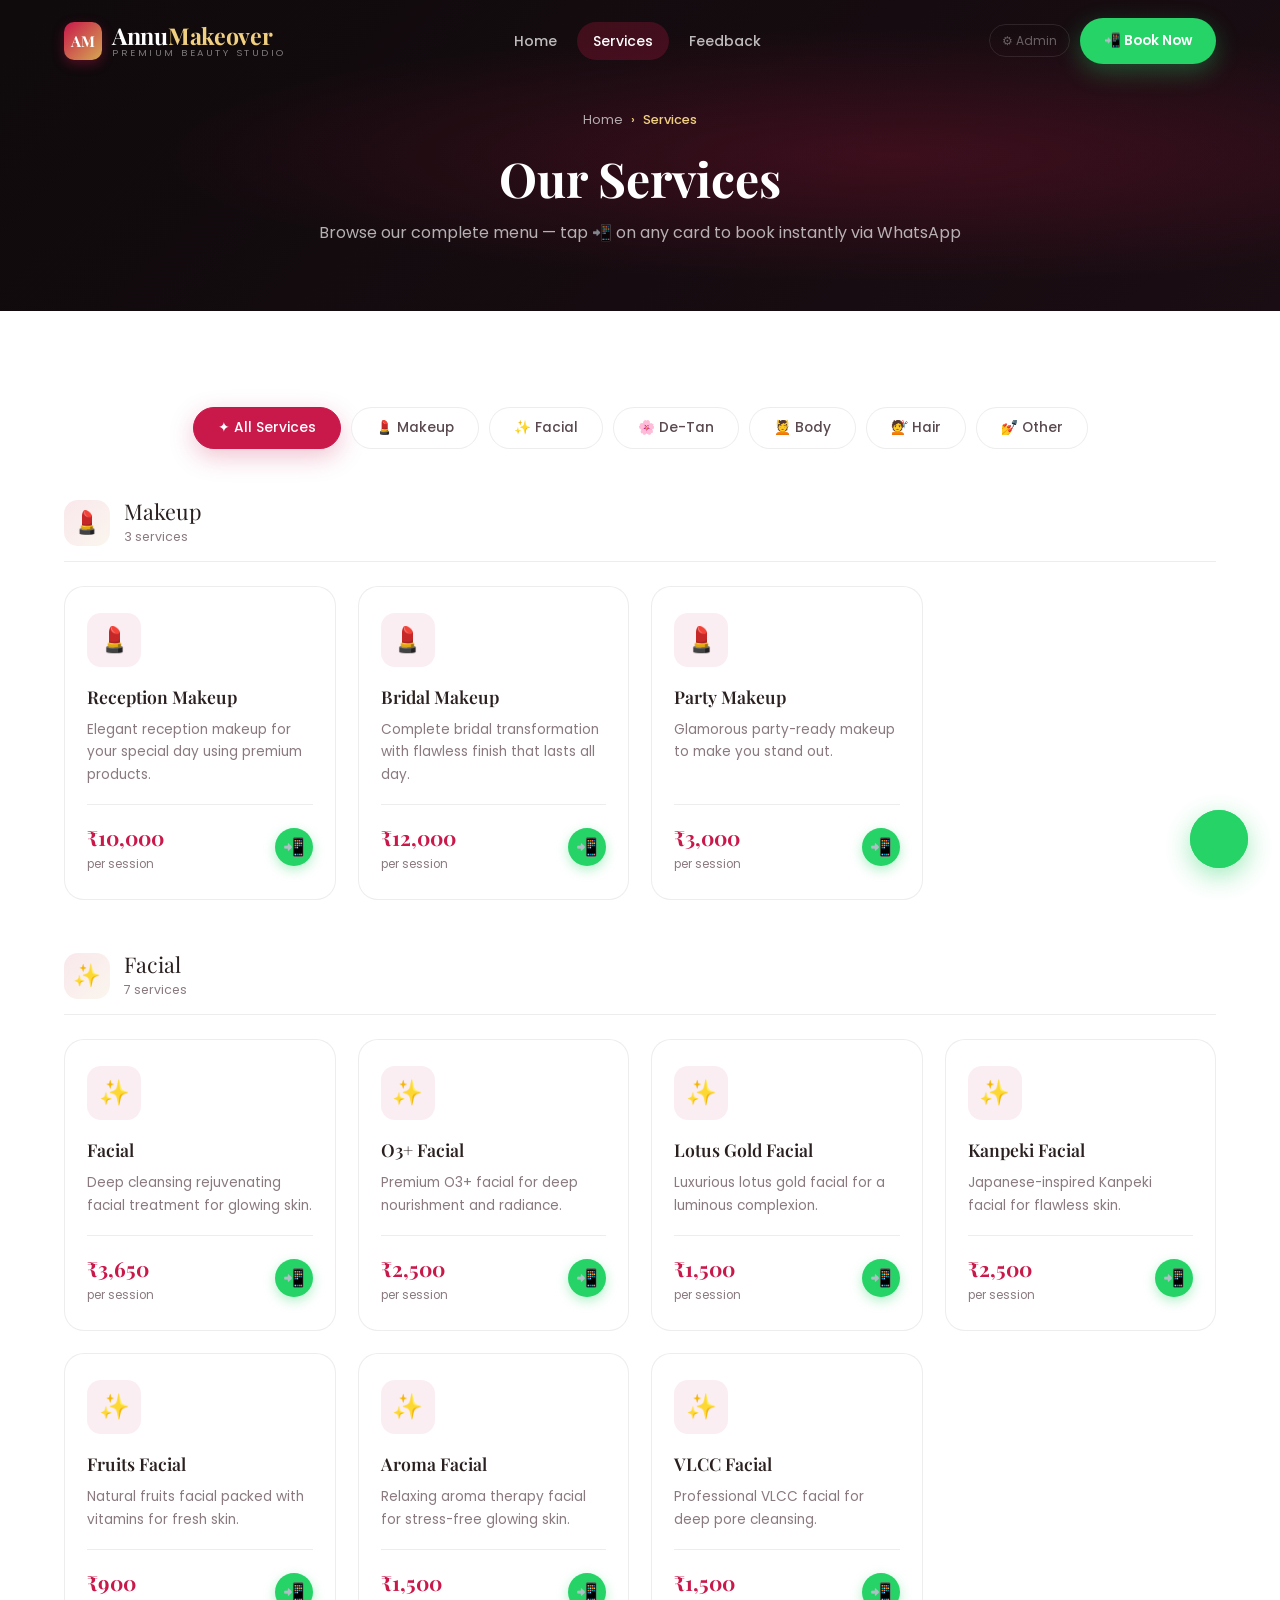
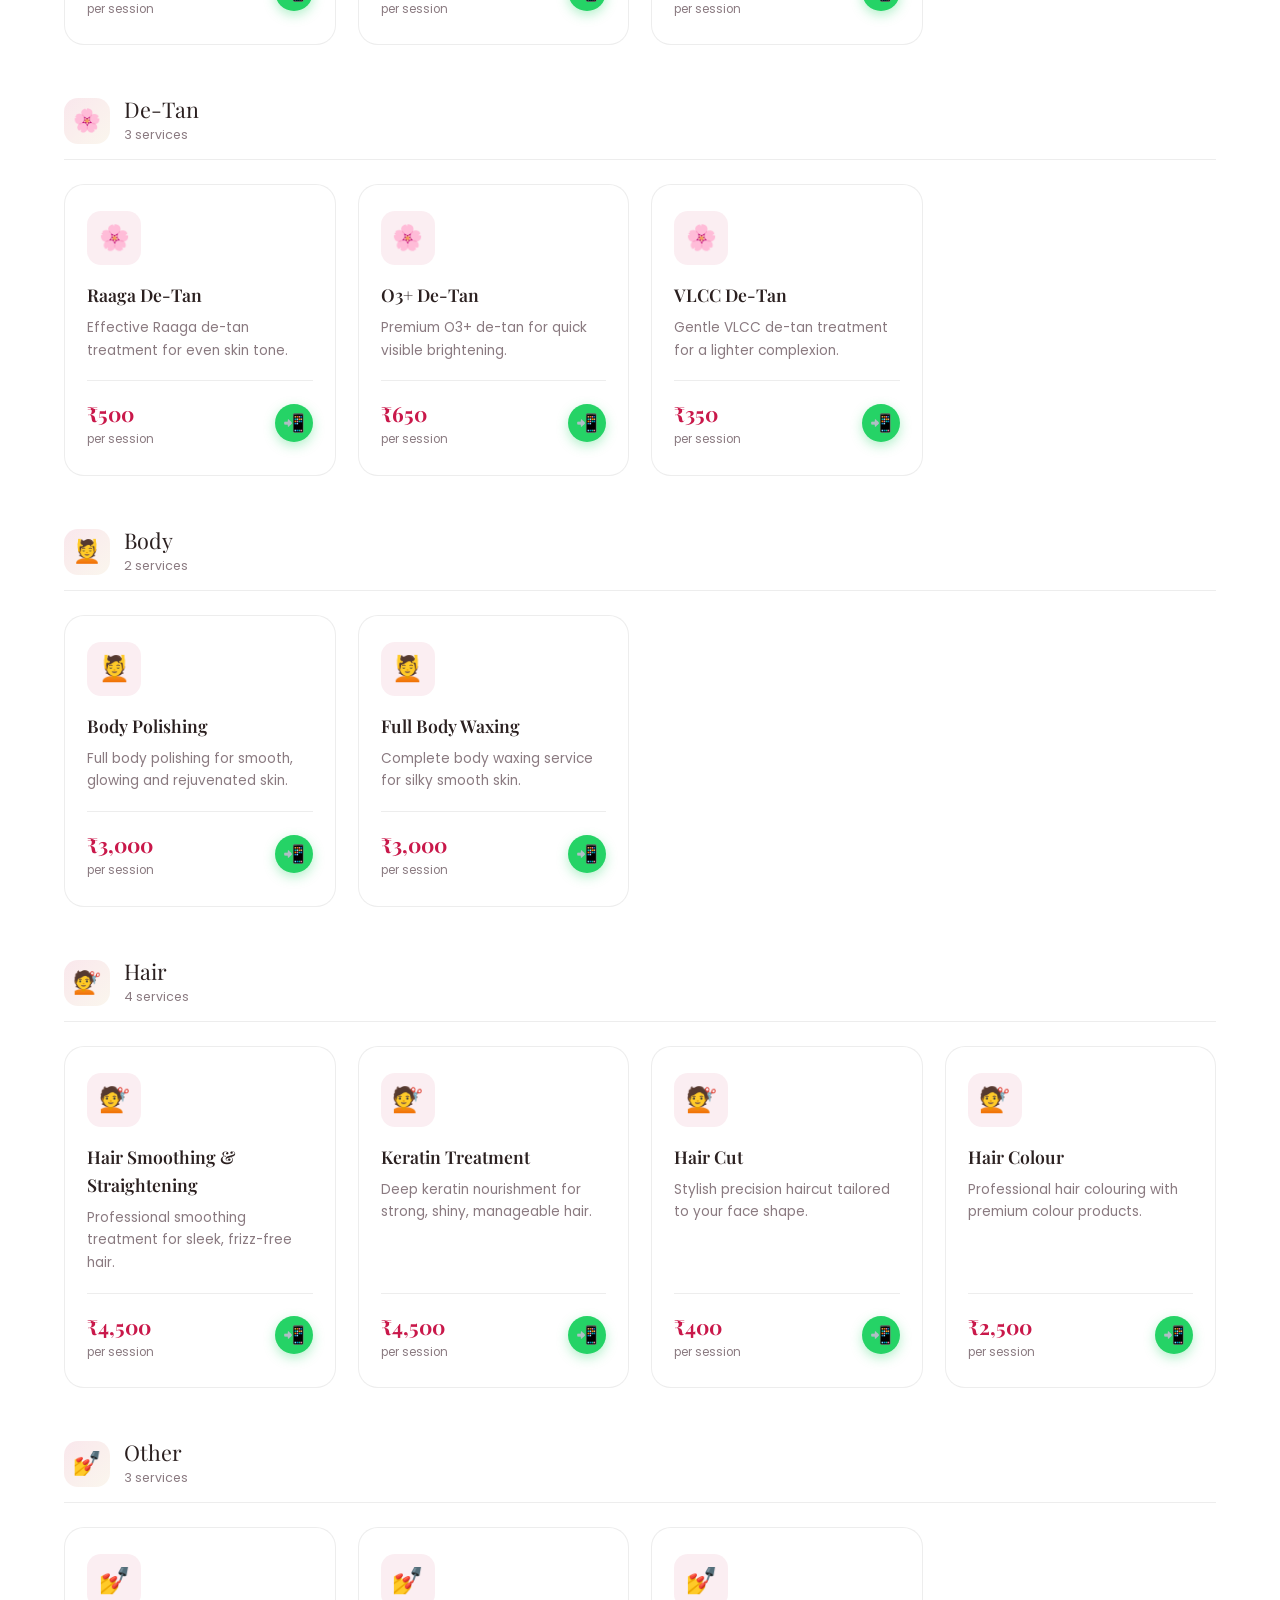
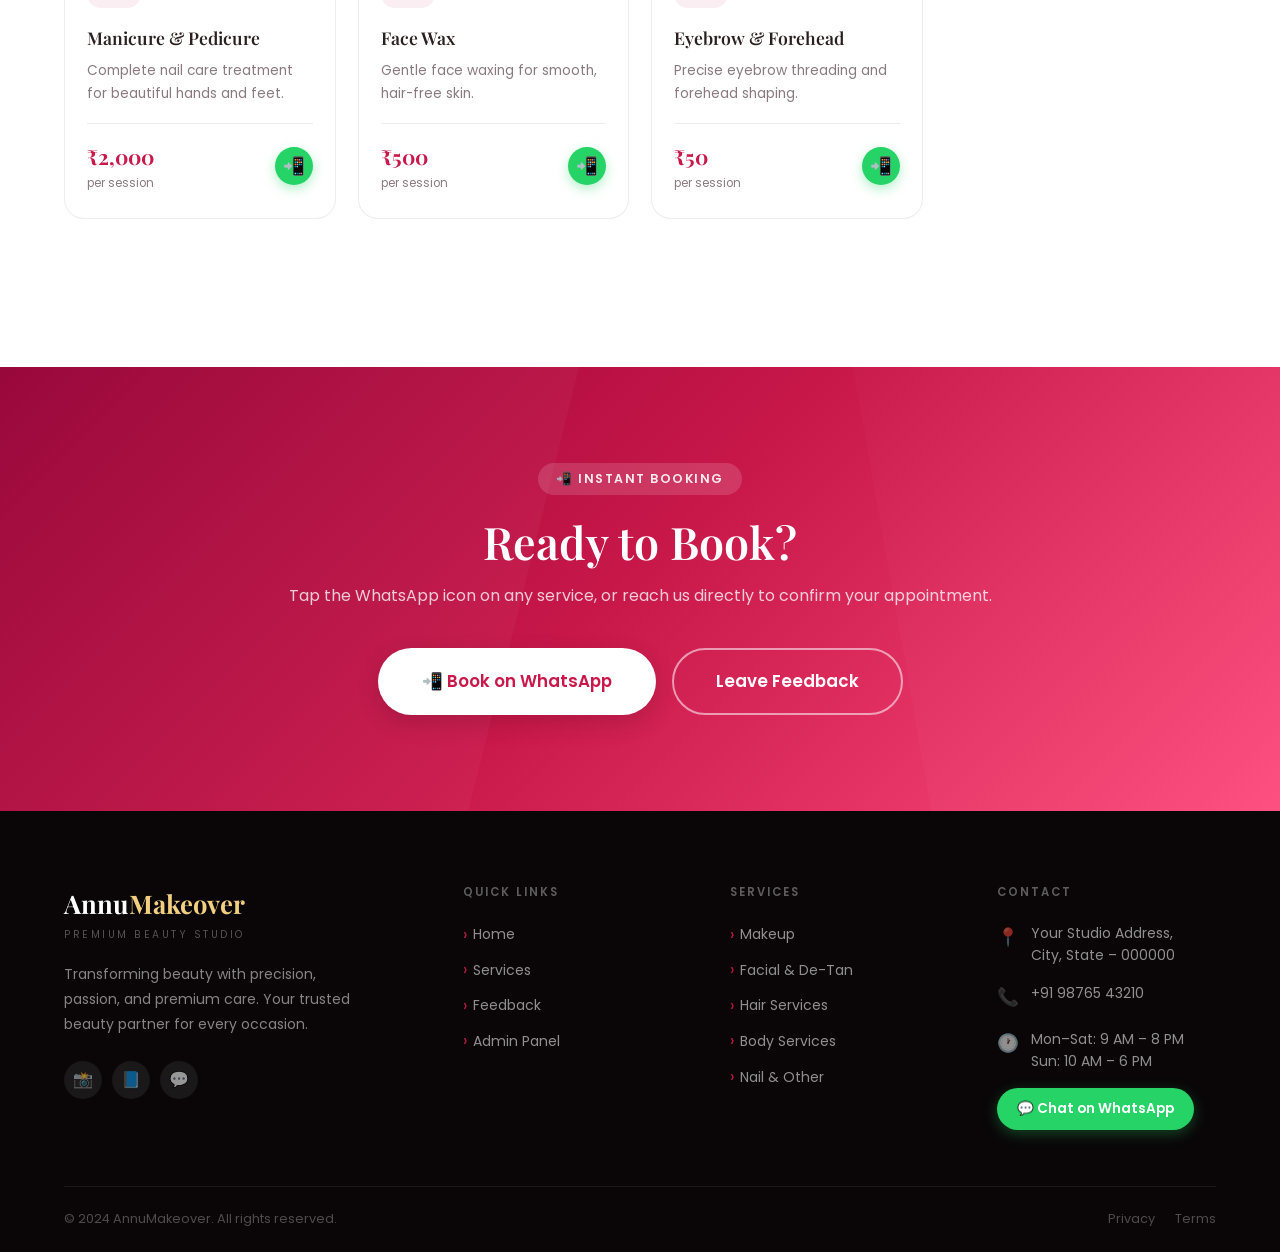
==== customer-services.html @ 5cdbc543 "initial commit" ====
<!DOCTYPE html>
<html lang="en">
<head>
  <meta charset="UTF-8">
  <meta name="viewport" content="width=device-width, initial-scale=1.0">
  <title>Services – AnnuMakeover</title>
  <meta name="description" content="Browse all AnnuMakeover beauty services. Tap WhatsApp to book any service instantly.">
  <link rel="icon" type="image/svg+xml" href="assets/icons/favicon.svg">
  <link rel="icon" href="data:image/svg+xml,<svg xmlns=%22http://www.w3.org/2000/svg%22 viewBox=%220 0 100 100%22><text y=%22.9em%22 font-size=%2290%22>💄</text></svg>">
  <link rel="stylesheet" href="css/style.css">
  <link rel="stylesheet" href="css/header.css">
  <link rel="stylesheet" href="css/footer.css">
</head>
<body>

<!-- ═══════════════ NAVBAR ═══════════════ -->
<nav class="navbar" id="navbar">
  <a href="index.html" class="navbar-brand">
    <div class="brand-logo-mark">AM</div>
    <div class="brand-text">
      <span class="brand-name">Annu<em>Makeover</em></span>
      <span class="brand-tagline">Premium Beauty Studio</span>
    </div>
  </a>
  <div class="navbar-menu">
    <a href="index.html" class="nav-link">Home</a>
    <a href="customer-services.html" class="nav-link active">Services</a>
    <a href="feedback.html" class="nav-link">Feedback</a>
  </div>
  <div class="navbar-cta">
    <a href="admin-login.html" class="nav-admin-link">⚙ Admin</a>
    <a href="https://wa.me/917352712794?text=Hi%20AnnuMakeover!%20I%27d%20like%20to%20book%20a%20service." class="btn btn-whatsapp btn-sm" target="_blank" rel="noopener">📲 Book Now</a>
  </div>
  <button class="hamburger" id="hamburger" aria-label="Open menu" aria-expanded="false">
    <span></span><span></span><span></span>
  </button>
</nav>

<!-- Mobile Menu -->
<div class="mobile-menu" id="mobileMenu" role="dialog" aria-modal="true" aria-label="Navigation">
  <a href="index.html" class="mobile-menu-brand">
    <div class="mobile-menu-logo-mark">AM</div>
    <span class="mobile-menu-brand-name">Annu<em>Makeover</em></span>
  </a>
  <a href="index.html" class="mobile-nav-link">Home</a>
  <a href="customer-services.html" class="mobile-nav-link active">Services</a>
  <a href="feedback.html" class="mobile-nav-link">Feedback</a>
  <div class="mobile-divider"></div>
  <a href="https://wa.me/917352712794?text=Hi%20AnnuMakeover!%20I%27d%20like%20to%20book%20a%20service." class="mobile-wa-btn" target="_blank" rel="noopener">📲 Book on WhatsApp</a>
  <a href="admin-login.html" class="mobile-admin-link">⚙ Admin Panel</a>
</div>

<!-- ═══════════════ PAGE HEADER ═══════════════ -->
<div class="page-header">
  <div class="container">
    <div class="page-header-content">
      <div class="breadcrumb">
        <a href="index.html">Home</a>
        <span class="breadcrumb-sep">›</span>
        <span>Services</span>
      </div>
      <h1>Our Services</h1>
      <p>Browse our complete menu — tap 📲 on any card to book instantly via WhatsApp</p>
    </div>
  </div>
</div>

<!-- ═══════════════ SERVICES ═══════════════ -->
<section class="section">
  <div class="container">

    <!-- Filter Bar -->
    <div class="filter-bar" id="filterBar" role="tablist" aria-label="Service categories">
      <button class="filter-btn active" data-cat="all" role="tab" aria-selected="true">✦ All Services</button>
      <button class="filter-btn" data-cat="makeup" role="tab" aria-selected="false">💄 Makeup</button>
      <button class="filter-btn" data-cat="facial" role="tab" aria-selected="false">✨ Facial</button>
      <button class="filter-btn" data-cat="detan"  role="tab" aria-selected="false">🌸 De-Tan</button>
      <button class="filter-btn" data-cat="body"   role="tab" aria-selected="false">💆 Body</button>
      <button class="filter-btn" data-cat="hair"   role="tab" aria-selected="false">💇 Hair</button>
      <button class="filter-btn" data-cat="other"  role="tab" aria-selected="false">💅 Other</button>
    </div>

    <!-- Services rendered by JS -->
    <div id="servicesContainer"></div>
  </div>
</section>

<!-- ═══════════════ CTA ═══════════════ -->
<section class="cta-section">
  <div class="container">
    <div class="cta-content">
      <div class="cta-badge">📲 Instant Booking</div>
      <h2 class="cta-title">Ready to Book?</h2>
      <p class="cta-subtitle">Tap the WhatsApp icon on any service, or reach us directly to confirm your appointment.</p>
      <div class="cta-actions">
        <a href="https://wa.me/917352712794?text=Hi%20AnnuMakeover!%20I%27d%20like%20to%20book%20a%20service." class="btn btn-white btn-lg" target="_blank" rel="noopener">📲 Book on WhatsApp</a>
        <a href="feedback.html" class="btn btn-outline-white btn-lg">Leave Feedback</a>
      </div>
    </div>
  </div>
</section>

<!-- ═══════════════ FOOTER ═══════════════ -->
<footer class="footer">
  <div class="container">
    <div class="footer-grid">
      <div>
        <div class="footer-brand-name">Annu<em>Makeover</em></div>
        <div class="footer-brand-tag">Premium Beauty Studio</div>
        <p class="footer-desc">Transforming beauty with precision, passion, and premium care. Your trusted beauty partner for every occasion.</p>
        <div class="footer-socials">
          <a href="#" class="social-btn" aria-label="Instagram">📸</a>
          <a href="#" class="social-btn" aria-label="Facebook">📘</a>
          <a href="https://wa.me/917352712794" class="social-btn" aria-label="WhatsApp" target="_blank" rel="noopener">💬</a>
        </div>
      </div>
      <div>
        <div class="footer-col-title">Quick Links</div>
        <div class="footer-links">
          <a href="index.html" class="footer-link">Home</a>
          <a href="customer-services.html" class="footer-link">Services</a>
          <a href="feedback.html" class="footer-link">Feedback</a>
          <a href="admin-login.html" class="footer-link">Admin Panel</a>
        </div>
      </div>
      <div>
        <div class="footer-col-title">Services</div>
        <div class="footer-links">
          <a href="customer-services.html?cat=makeup" class="footer-link">Makeup</a>
          <a href="customer-services.html?cat=facial" class="footer-link">Facial &amp; De-Tan</a>
          <a href="customer-services.html?cat=hair" class="footer-link">Hair Services</a>
          <a href="customer-services.html?cat=body" class="footer-link">Body Services</a>
          <a href="customer-services.html?cat=other" class="footer-link">Nail &amp; Other</a>
        </div>
      </div>
      <div>
        <div class="footer-col-title">Contact</div>
        <div class="footer-contact-item">
          <span class="footer-contact-icon">📍</span>
          <span>Your Studio Address,<br>City, State – 000000</span>
        </div>
        <div class="footer-contact-item">
          <span class="footer-contact-icon">📞</span>
          <a href="tel:+917352712794">+91 98765 43210</a>
        </div>
        <div class="footer-contact-item">
          <span class="footer-contact-icon">🕐</span>
          <span>Mon–Sat: 9 AM – 8 PM<br>Sun: 10 AM – 6 PM</span>
        </div>
        <a href="https://wa.me/917352712794" class="footer-wa-btn" target="_blank" rel="noopener">💬 Chat on WhatsApp</a>
      </div>
    </div>
    <div class="footer-bottom">
      <span>© 2024 AnnuMakeover. All rights reserved.</span>
      <div class="footer-bottom-links"><a href="#">Privacy</a><a href="#">Terms</a></div>
    </div>
  </div>
</footer>

<!-- WhatsApp FAB -->
<a href="https://wa.me/917352712794" class="whatsapp-fab" target="_blank" rel="noopener" aria-label="Chat on WhatsApp">💬</a>
<div class="toast-container" aria-live="polite"></div>

<script src="https://code.jquery.com/jquery-3.6.0.min.js"></script>
<script src="js/data.js"></script>
<script src="js/nav.js"></script>
<script src="js/script.js"></script>
<script>
/* ── Render all services from localStorage ── */
document.addEventListener('DOMContentLoaded', function () {
  renderAllServices();

  /* Pre-select category from URL param */
  var cat = new URLSearchParams(location.search).get('cat');
  if (cat) {
    var btn = document.querySelector('.filter-btn[data-cat="' + cat + '"]');
    if (btn) btn.click();
  }
});

function renderAllServices() {
  var services = AM.getServices().filter(function (s) { return s.active; });
  var container = document.getElementById('servicesContainer');
  if (!container) return;

  var catOrder = ['makeup', 'facial', 'detan', 'body', 'hair', 'other'];
  var html = '';

  catOrder.forEach(function (catKey) {
    var catSvcs = services.filter(function (s) { return s.category === catKey; });
    if (!catSvcs.length) return;
    var cat = AM.CATEGORIES[catKey] || { label: catKey, icon: '✨' };

    html += '<div class="cat-section" id="' + catKey + '" data-cat="' + catKey + '" style="margin-bottom:52px">' +
      '<div style="display:flex;align-items:center;gap:14px;margin-bottom:24px;padding-bottom:14px;border-bottom:1px solid var(--border-light)">' +
        '<div style="width:46px;height:46px;background:linear-gradient(135deg,rgba(201,24,74,0.1),rgba(212,168,83,0.1));border-radius:var(--r);display:flex;align-items:center;justify-content:center;font-size:1.4rem;flex-shrink:0">' + cat.icon + '</div>' +
        '<div>' +
          '<div style="font-family:var(--font-heading);font-size:1.35rem;color:var(--text);line-height:1.2">' + cat.label + '</div>' +
          '<div style="font-size:0.78rem;color:var(--text-light);margin-top:2px">' + catSvcs.length + ' service' + (catSvcs.length > 1 ? 's' : '') + '</div>' +
        '</div>' +
      '</div>' +
      '<div class="services-grid">';

    catSvcs.forEach(function (s) {
      html += '<div class="service-card fade-up" data-cat="' + catKey + '">' +
          '<div class="service-icon">' + cat.icon + '</div>' +
          '<div class="service-name">' + esc(s.name) + '</div>' +
          '<p class="service-desc">' + esc(s.description) + '</p>' +
          '<div class="service-footer">' +
            '<div class="service-price">₹' + Number(s.price).toLocaleString('en-IN') + '<small>per session</small></div>' +
            '<a href="' + AM.waLink(s.name, s.price) + '" class="btn-book" target="_blank" rel="noopener" title="Book ' + esc(s.name) + ' on WhatsApp" aria-label="Book via WhatsApp">📲</a>' +
          '</div>' +
        '</div>';
    });
    html += '</div></div>';
  });

  container.innerHTML = html;

  /* Trigger fade-up observer for dynamically inserted cards */
  var io = new IntersectionObserver(function (entries) {
    entries.forEach(function (e) { if (e.isIntersecting) { e.target.classList.add('visible'); io.unobserve(e.target); } });
  }, { threshold: 0.08 });
  container.querySelectorAll('.fade-up').forEach(function (el) { io.observe(el); });
}

function esc(str) {
  return String(str || '').replace(/&/g,'&amp;').replace(/</g,'&lt;').replace(/>/g,'&gt;').replace(/"/g,'&quot;');
}
</script>
</body>
</html>
---- css/style.css ----
/* AnnuMakeover – Premium Beauty Studio */
@import url('https://fonts.googleapis.com/css2?family=Playfair+Display:ital,wght@0,400;0,600;0,700;1,400&family=Poppins:wght@300;400;500;600;700&display=swap');

:root {
  --primary:       #c9184a;
  --primary-dark:  #960035;
  --primary-light: #f24e78;
  --gold:          #d4a853;
  --gold-light:    #f0d080;
  --cream:         #fdf6f0;
  --cream-dark:    #f5ebe0;
  --white:         #ffffff;
  --dark:          #0f0a0c;
  --dark-2:        #1a0d13;
  --text:          #2b2020;
  --text-mid:      #5a4a50;
  --text-light:    #8a7a80;
  --border:        rgba(201,24,74,0.10);
  --border-light:  rgba(0,0,0,0.07);
  --shadow-xs: 0 1px 4px rgba(0,0,0,0.05);
  --shadow-sm: 0 4px 14px rgba(0,0,0,0.07);
  --shadow-md: 0 8px 28px rgba(0,0,0,0.10);
  --shadow-lg: 0 16px 48px rgba(0,0,0,0.14);
  --shadow-xl: 0 24px 64px rgba(0,0,0,0.18);
  --shadow-pk: 0 8px 24px rgba(201,24,74,0.25);
  --r-sm:   8px;
  --r:      14px;
  --r-lg:   20px;
  --r-xl:   28px;
  --r-full: 9999px;
  --ease: cubic-bezier(0.4, 0, 0.2, 1);
  --t:  all 0.3s var(--ease);
  --ts: all 0.5s var(--ease);
  --section-py: 96px;
  --font-body:    'Poppins', sans-serif;
  --font-heading: 'Playfair Display', serif;
}

*, *::before, *::after { box-sizing: border-box; margin: 0; padding: 0; }
html { scroll-behavior: smooth; -webkit-font-smoothing: antialiased; }
body { font-family: var(--font-body); color: var(--text); background: var(--white); line-height: 1.6; overflow-x: hidden; }
img { max-width: 100%; display: block; }
a { text-decoration: none; color: inherit; }
ul { list-style: none; }
button { font-family: var(--font-body); cursor: pointer; border: none; }

h1, h2, h3, h4 { font-family: var(--font-heading); line-height: 1.2; }
h1 { font-size: clamp(2.2rem, 6vw, 4.2rem); font-weight: 700; }
h2 { font-size: clamp(1.7rem, 4vw, 2.8rem); font-weight: 600; }
h3 { font-size: clamp(1.1rem, 2.5vw, 1.5rem); font-weight: 500; }

.container { width: 90%; max-width: 1200px; margin: 0 auto; }
.section     { padding: var(--section-py) 0; }
.section-alt  { background: var(--cream); }
.section-dark { background: var(--dark); color: var(--white); }
.text-center  { text-align: center; }

/* Section Header */
.section-header { text-align: center; max-width: 640px; margin: 0 auto 60px; }
.section-badge {
  display: inline-block; padding: 6px 18px;
  background: rgba(201,24,74,0.08); color: var(--primary);
  border-radius: var(--r-full); font-size: 0.78rem; font-weight: 600;
  letter-spacing: 1.8px; text-transform: uppercase; margin-bottom: 14px;
}
.section-title { color: var(--text); margin-bottom: 14px; }
.section-subtitle { color: var(--text-mid); font-size: 1rem; line-height: 1.75; }
.gradient-text {
  background: linear-gradient(135deg, var(--primary), var(--gold));
  -webkit-background-clip: text; -webkit-text-fill-color: transparent; background-clip: text;
}

/* Buttons */
.btn {
  display: inline-flex; align-items: center; gap: 8px; padding: 14px 32px;
  border-radius: var(--r-full); font-size: 0.93rem; font-weight: 600;
  cursor: pointer; border: 2px solid transparent; transition: var(--t);
  text-decoration: none; outline: none; white-space: nowrap;
}
.btn-primary  { background: var(--primary); color: #fff; box-shadow: var(--shadow-pk); }
.btn-primary:hover  { background: var(--primary-dark); transform: translateY(-2px); box-shadow: 0 12px 32px rgba(201,24,74,0.38); }
.btn-outline  { border-color: var(--primary); color: var(--primary); background: transparent; }
.btn-outline:hover  { background: var(--primary); color: #fff; transform: translateY(-2px); }
.btn-whatsapp { background: #25D366; color: #fff; box-shadow: 0 8px 24px rgba(37,211,102,0.32); }
.btn-whatsapp:hover { background: #1da851; transform: translateY(-2px); box-shadow: 0 12px 32px rgba(37,211,102,0.45); }
.btn-gold { background: linear-gradient(135deg, var(--gold), #e8c97a); color: var(--dark); box-shadow: 0 8px 24px rgba(212,168,83,0.35); }
.btn-gold:hover { transform: translateY(-2px); box-shadow: 0 12px 32px rgba(212,168,83,0.48); }
.btn-white  { background: #fff; color: var(--primary); box-shadow: 0 8px 24px rgba(0,0,0,0.14); }
.btn-white:hover  { transform: translateY(-2px); box-shadow: 0 12px 32px rgba(0,0,0,0.22); }
.btn-outline-white { border: 2px solid rgba(255,255,255,0.55); color: #fff; background: transparent; }
.btn-outline-white:hover { background: rgba(255,255,255,0.14); border-color: #fff; transform: translateY(-2px); }
.btn-sm { padding: 10px 22px; font-size: 0.85rem; }
.btn-lg { padding: 18px 42px; font-size: 1.05rem; }

/* Hero */
.hero { position: relative; min-height: 100vh; display: flex; align-items: center; overflow: hidden; }
.hero-bg {
  position: absolute; inset: 0;
  background-image: url('../assets/images/hero.jpg');
  background-size: cover; background-position: center top;
  transform: scale(1.06); transition: transform 9s ease-out; will-change: transform;
}
.hero-bg.loaded { transform: scale(1); }
.hero-overlay {
  position: absolute; inset: 0;
  background: linear-gradient(135deg, rgba(15,10,12,0.88) 0%, rgba(150,0,53,0.60) 55%, rgba(212,168,83,0.18) 100%);
}
.hero-content { position: relative; z-index: 2; padding: 90px 0 80px; }
.hero-badge {
  display: inline-flex; align-items: center; gap: 8px; padding: 8px 20px;
  background: rgba(255,255,255,0.10); backdrop-filter: blur(10px);
  border: 1px solid rgba(255,255,255,0.18); border-radius: var(--r-full);
  color: var(--gold-light); font-size: 0.78rem; font-weight: 500;
  letter-spacing: 2px; text-transform: uppercase; margin-bottom: 28px;
}
.hero-badge-dot { width: 6px; height: 6px; background: var(--gold-light); border-radius: 50%; animation: blink 1.8s ease-in-out infinite; }
@keyframes blink { 0%,100%{opacity:1} 50%{opacity:0.3} }
.hero-title { color: #fff; margin-bottom: 20px; text-shadow: 0 2px 24px rgba(0,0,0,0.3); }
.hero-title em { font-style: normal; color: var(--gold-light); }
.hero-subtitle { color: rgba(255,255,255,0.8); font-size: 1.05rem; margin-bottom: 40px; max-width: 480px; line-height: 1.8; }
.hero-cta { display: flex; gap: 16px; flex-wrap: wrap; }
.hero-scroll {
  position: absolute; bottom: 36px; left: 50%; transform: translateX(-50%);
  z-index: 2; display: flex; flex-direction: column; align-items: center; gap: 10px;
  color: rgba(255,255,255,0.5); font-size: 0.7rem; letter-spacing: 2.5px;
  text-transform: uppercase; animation: scrollBounce 2.2s infinite;
}
.hero-scroll-line { width: 1px; height: 44px; background: linear-gradient(to bottom, rgba(255,255,255,0.55), transparent); }
@keyframes scrollBounce { 0%,100%{transform:translateX(-50%) translateY(0)} 50%{transform:translateX(-50%) translateY(8px)} }

/* Stats Bar */
.stats-bar {
  background: var(--white); box-shadow: var(--shadow-xl); border-radius: var(--r-xl);
  margin: -48px auto 0; position: relative; z-index: 10;
  width: 90%; max-width: 1100px; display: grid; grid-template-columns: repeat(4, 1fr);
}
.stat-item { padding: 36px 24px; text-align: center; border-right: 1px solid var(--border-light); }
.stat-item:last-child { border-right: none; }
.stat-number { font-family: var(--font-heading); font-size: 2.6rem; font-weight: 700; color: var(--primary); line-height: 1; margin-bottom: 6px; }
.stat-label { font-size: 0.8rem; color: var(--text-light); font-weight: 500; letter-spacing: 0.5px; }

/* Category Showcase */
.cat-grid { display: grid; grid-template-columns: repeat(2, 1fr); gap: 24px; }
.cat-card { position: relative; border-radius: var(--r-xl); overflow: hidden; aspect-ratio: 4/3; cursor: pointer; }
.cat-card img { width: 100%; height: 100%; object-fit: cover; transition: transform 0.7s var(--ease); }
.cat-card:hover img { transform: scale(1.06); }
.cat-card-overlay {
  position: absolute; inset: 0;
  background: linear-gradient(to top, rgba(15,10,12,0.82) 0%, rgba(15,10,12,0.1) 60%);
  display: flex; flex-direction: column; justify-content: flex-end; padding: 28px;
}
.cat-card-icon { font-size: 2rem; margin-bottom: 8px; }
.cat-card-name { font-family: var(--font-heading); font-size: 1.5rem; color: #fff; margin-bottom: 4px; }
.cat-card-count { font-size: 0.82rem; color: rgba(255,255,255,0.65); margin-bottom: 14px; }
.cat-card-link { display: inline-flex; align-items: center; gap: 6px; color: var(--gold-light); font-size: 0.82rem; font-weight: 600; letter-spacing: 0.5px; transition: var(--t); }
.cat-card-link::after { content: '→'; transition: var(--t); }
.cat-card:hover .cat-card-link::after { transform: translateX(5px); }

/* Service Cards */
.services-grid { display: grid; grid-template-columns: repeat(auto-fill, minmax(270px, 1fr)); gap: 22px; }
.service-card {
  background: var(--white); border-radius: var(--r-lg); padding: 26px 22px;
  border: 1px solid var(--border-light); transition: var(--t);
  position: relative; overflow: hidden; display: flex; flex-direction: column;
}
.service-card::before {
  content: ''; position: absolute; top: 0; left: 0; right: 0; height: 3px;
  background: linear-gradient(90deg, var(--primary), var(--gold));
  transform: scaleX(0); transform-origin: left; transition: transform 0.4s var(--ease);
}
.service-card:hover { transform: translateY(-6px); box-shadow: var(--shadow-lg); border-color: rgba(201,24,74,0.14); }
.service-card:hover::before { transform: scaleX(1); }
.service-icon {
  width: 54px; height: 54px; background: rgba(201,24,74,0.07); border-radius: var(--r);
  display: flex; align-items: center; justify-content: center; font-size: 1.55rem;
  margin-bottom: 16px; transition: var(--t);
}
.service-card:hover .service-icon { background: rgba(201,24,74,0.14); transform: scale(1.06); }
.service-name { font-family: var(--font-heading); font-size: 1.1rem; font-weight: 600; color: var(--text); margin-bottom: 8px; }
.service-desc { font-size: 0.855rem; color: var(--text-light); flex: 1; margin-bottom: 18px; line-height: 1.65; }
.service-footer { display: flex; align-items: center; justify-content: space-between; margin-top: auto; padding-top: 16px; border-top: 1px solid var(--border-light); }
.service-price { font-family: var(--font-heading); font-size: 1.3rem; font-weight: 700; color: var(--primary); }
.service-price small { font-size: 0.72rem; font-family: var(--font-body); color: var(--text-light); font-weight: 400; display: block; }
.btn-book {
  width: 38px; height: 38px; background: #25D366; border-radius: var(--r-full);
  display: flex; align-items: center; justify-content: center; color: #fff;
  font-size: 1.1rem; transition: var(--t); box-shadow: 0 4px 12px rgba(37,211,102,0.35); text-decoration: none;
}
.btn-book:hover { transform: scale(1.12); box-shadow: 0 6px 22px rgba(37,211,102,0.52); }

/* Filter Bar */
.filter-bar { display: flex; gap: 10px; flex-wrap: wrap; justify-content: center; margin-bottom: 50px; }
.filter-btn {
  padding: 10px 24px; border-radius: var(--r-full); border: 1.5px solid var(--border-light);
  background: var(--white); color: var(--text-mid); font-size: 0.86rem; font-weight: 500;
  cursor: pointer; transition: var(--t); display: flex; align-items: center; gap: 6px;
}
.filter-btn:hover, .filter-btn.active { background: var(--primary); color: #fff; border-color: var(--primary); box-shadow: var(--shadow-pk); }

/* Features */
.features-grid { display: grid; grid-template-columns: repeat(auto-fit, minmax(210px, 1fr)); gap: 26px; }
.feature-card { text-align: center; padding: 40px 26px; background: var(--white); border-radius: var(--r-lg); box-shadow: var(--shadow-sm); border: 1px solid var(--border-light); transition: var(--t); }
.feature-card:hover { transform: translateY(-4px); box-shadow: var(--shadow-md); }
.feature-icon { width: 68px; height: 68px; background: linear-gradient(135deg, rgba(201,24,74,0.09), rgba(212,168,83,0.08)); border-radius: var(--r-lg); display: flex; align-items: center; justify-content: center; font-size: 2rem; margin: 0 auto 20px; }
.feature-title { font-family: var(--font-heading); font-size: 1.1rem; margin-bottom: 10px; color: var(--text); }
.feature-desc { font-size: 0.86rem; color: var(--text-light); line-height: 1.68; }

/* Testimonials */
.testimonials-wrapper { position: relative; overflow: hidden; }
.testimonials-track { display: flex; gap: 22px; transition: transform 0.5s var(--ease); }
.testimonial-card { min-width: calc(33.333% - 15px); background: var(--white); border-radius: var(--r-lg); padding: 32px 28px; box-shadow: var(--shadow-sm); border: 1px solid var(--border-light); position: relative; }
.testimonial-card::before { content: '\201C'; position: absolute; top: -8px; left: 22px; font-family: var(--font-heading); font-size: 5rem; line-height: 1; color: rgba(201,24,74,0.12); }
.testimonial-text { font-size: 0.93rem; color: var(--text-mid); line-height: 1.78; margin-bottom: 22px; font-style: italic; }
.testimonial-author { display: flex; align-items: center; gap: 12px; }
.author-avatar { width: 44px; height: 44px; border-radius: var(--r-full); background: linear-gradient(135deg, var(--primary), var(--gold)); display: flex; align-items: center; justify-content: center; color: #fff; font-weight: 700; font-size: 1rem; flex-shrink: 0; }
.author-name { font-weight: 600; font-size: 0.9rem; color: var(--text); }
.author-sub  { font-size: 0.76rem; color: var(--text-light); }
.review-stars { color: var(--gold); font-size: 0.85rem; letter-spacing: 2px; margin-left: auto; }
.slider-controls { display: flex; align-items: center; justify-content: center; gap: 10px; margin-top: 36px; }
.slider-dot { width: 8px; height: 8px; border-radius: var(--r-full); background: rgba(201,24,74,0.22); cursor: pointer; transition: var(--t); border: none; padding: 0; }
.slider-dot.active { width: 28px; background: var(--primary); }

/* CTA */
.cta-section { background: linear-gradient(135deg, var(--primary-dark) 0%, var(--primary) 50%, #ff4d7e 100%); padding: var(--section-py) 0; text-align: center; position: relative; overflow: hidden; }
.cta-section::before { content: ''; position: absolute; top: -50%; left: -20%; width: 60%; height: 200%; background: rgba(255,255,255,0.03); transform: rotate(14deg); }
.cta-section::after { content: ''; position: absolute; top: -30%; right: -10%; width: 40%; height: 160%; background: rgba(255,255,255,0.025); transform: rotate(-10deg); }
.cta-content { position: relative; z-index: 2; }
.cta-badge { display: inline-block; padding: 6px 18px; background: rgba(255,255,255,0.14); border-radius: var(--r-full); color: rgba(255,255,255,0.9); font-size: 0.78rem; font-weight: 600; letter-spacing: 1.5px; text-transform: uppercase; margin-bottom: 20px; }
.cta-title   { color: #fff; margin-bottom: 14px; }
.cta-subtitle { color: rgba(255,255,255,0.78); font-size: 1rem; margin-bottom: 40px; }
.cta-actions  { display: flex; gap: 16px; justify-content: center; flex-wrap: wrap; }

/* WhatsApp FAB */
.whatsapp-fab { position: fixed; bottom: 32px; right: 32px; z-index: 1000; width: 58px; height: 58px; background: #25D366; border-radius: var(--r-full); display: flex; align-items: center; justify-content: center; font-size: 1.65rem; color: #fff; box-shadow: 0 8px 26px rgba(37,211,102,0.45); transition: var(--t); text-decoration: none; }
.whatsapp-fab::before { content: ''; position: absolute; width: 100%; height: 100%; border-radius: var(--r-full); background: #25D366; animation: fabPulse 2.4s ease-out infinite; }
@keyframes fabPulse { 0%{transform:scale(1);opacity:0.7} 100%{transform:scale(1.75);opacity:0} }
.whatsapp-fab:hover { transform: scale(1.08); box-shadow: 0 12px 32px rgba(37,211,102,0.62); }

/* Page Header */
.page-header { background: linear-gradient(135deg, var(--dark) 0%, var(--dark-2) 100%); padding: 110px 0 65px; text-align: center; position: relative; overflow: hidden; }
.page-header::before { content: ''; position: absolute; inset: 0; background: radial-gradient(ellipse at 70% 50%, rgba(201,24,74,0.22) 0%, transparent 58%); }
.page-header-content { position: relative; z-index: 2; }
.page-header h1 { color: #fff; margin-bottom: 12px; font-size: clamp(1.8rem, 4vw, 3rem); }
.page-header p { color: rgba(255,255,255,0.68); font-size: 1rem; }
.breadcrumb { display: flex; align-items: center; justify-content: center; gap: 8px; margin-bottom: 20px; font-size: 0.8rem; color: rgba(255,255,255,0.45); }
.breadcrumb a { color: rgba(255,255,255,0.65); }
.breadcrumb a:hover { color: var(--gold-light); }
.breadcrumb span { color: var(--gold-light); font-weight: 500; }
.breadcrumb-sep { color: rgba(255,255,255,0.3); }

/* Feedback Form */
.feedback-layout { display: grid; grid-template-columns: 1fr 340px; gap: 32px; align-items: start; }
.form-card { background: var(--white); border-radius: var(--r-xl); padding: 44px; box-shadow: var(--shadow-lg); }
.form-grid { display: grid; grid-template-columns: 1fr 1fr; gap: 18px; }
.form-group { display: flex; flex-direction: column; gap: 7px; }
.form-group.full { grid-column: 1 / -1; }
.form-label { font-size: 0.83rem; font-weight: 600; color: var(--text); letter-spacing: 0.3px; }
.form-control { padding: 13px 16px; border: 1.5px solid var(--border-light); border-radius: var(--r); font-family: var(--font-body); font-size: 0.9rem; color: var(--text); background: var(--white); transition: var(--t); outline: none; }
.form-control:focus { border-color: var(--primary); box-shadow: 0 0 0 3px rgba(201,24,74,0.07); }
.form-control::placeholder { color: var(--text-light); }
textarea.form-control { resize: vertical; min-height: 120px; }
select.form-control { appearance: none; background-image: url("data:image/svg+xml,%3Csvg xmlns='http://www.w3.org/2000/svg' width='12' height='8'%3E%3Cpath d='M1 1l5 5 5-5' stroke='%238a7a80' stroke-width='1.5' fill='none'/%3E%3C/svg%3E"); background-repeat: no-repeat; background-position: right 14px center; padding-right: 40px; }
.star-rating { display: flex; gap: 6px; flex-direction: row-reverse; align-items: center; }
.star-rating input { display: none; }
.star-rating label { font-size: 2rem; color: #ddd; cursor: pointer; transition: color 0.15s; }
.star-rating label:hover, .star-rating label:hover ~ label, .star-rating input:checked ~ label { color: var(--gold); }
.info-card { background: linear-gradient(135deg, var(--dark), var(--dark-2)); border-radius: var(--r-xl); padding: 36px 28px; color: #fff; }
.info-card-title { font-family: var(--font-heading); font-size: 1.35rem; color: #fff; margin-bottom: 5px; }
.info-card-sub { font-size: 0.84rem; color: rgba(255,255,255,0.55); margin-bottom: 28px; }
.info-item { display: flex; gap: 14px; margin-bottom: 22px; align-items: flex-start; }
.info-item-icon { font-size: 1.35rem; flex-shrink: 0; margin-top: 2px; }
.info-item-label { font-size: 0.72rem; color: rgba(255,255,255,0.4); font-weight: 500; letter-spacing: 0.5px; text-transform: uppercase; margin-bottom: 3px; }
.info-item-val { font-size: 0.9rem; color: rgba(255,255,255,0.85); }

/* Success State */
.success-state { text-align: center; padding: 48px 24px; display: none; }
.success-icon { width: 80px; height: 80px; background: rgba(16,185,129,0.1); border-radius: var(--r-full); display: flex; align-items: center; justify-content: center; font-size: 2.4rem; margin: 0 auto 22px; animation: popIn 0.5s var(--ease); }
@keyframes popIn { 0%{transform:scale(0)} 65%{transform:scale(1.14)} 100%{transform:scale(1)} }

/* Scroll Animations */
.fade-up { opacity: 0; transform: translateY(28px); transition: opacity 0.65s var(--ease), transform 0.65s var(--ease); }
.fade-up.visible { opacity: 1; transform: translateY(0); }
.fade-up:nth-child(1){transition-delay:0ms} .fade-up:nth-child(2){transition-delay:90ms}
.fade-up:nth-child(3){transition-delay:180ms} .fade-up:nth-child(4){transition-delay:270ms}
.fade-up:nth-child(5){transition-delay:360ms} .fade-up:nth-child(6){transition-delay:450ms}
.fade-up:nth-child(7){transition-delay:540ms} .fade-up:nth-child(8){transition-delay:630ms}

/* Admin */
.admin-layout { display: grid; grid-template-columns: 250px 1fr; min-height: 100vh; }
.admin-sidebar { background: var(--dark); color: #fff; position: sticky; top: 0; height: 100vh; overflow-y: auto; display: flex; flex-direction: column; }
.admin-sidebar-header { padding: 28px 22px 20px; border-bottom: 1px solid rgba(255,255,255,0.07); }
.admin-sidebar-logo { font-family: var(--font-heading); font-size: 1.25rem; color: #fff; margin-bottom: 2px; }
.admin-sidebar-sub { font-size: 0.72rem; color: rgba(255,255,255,0.35); letter-spacing: 0.5px; }
.admin-nav { padding: 12px 0; flex: 1; }
.admin-nav-item { display: flex; align-items: center; gap: 12px; padding: 13px 22px; color: rgba(255,255,255,0.55); font-size: 0.88rem; cursor: pointer; transition: var(--t); border-left: 3px solid transparent; text-decoration: none; }
.admin-nav-item:hover, .admin-nav-item.active { background: rgba(255,255,255,0.06); color: #fff; border-left-color: var(--primary); }
.admin-nav-icon { font-size: 1.1rem; }
.admin-nav-section { padding: 18px 22px 8px; font-size: 0.67rem; font-weight: 600; color: rgba(255,255,255,0.22); letter-spacing: 1.5px; text-transform: uppercase; }
.admin-sidebar-footer { padding: 16px 22px 22px; border-top: 1px solid rgba(255,255,255,0.07); }
.admin-main { background: #f7f4f5; padding: 32px; overflow-y: auto; }
.admin-topbar { display: flex; align-items: center; justify-content: space-between; margin-bottom: 30px; }
.admin-page-title { font-family: var(--font-heading); font-size: 1.75rem; color: var(--text); }
.admin-topbar-right { display: flex; align-items: center; gap: 12px; }
.admin-user-badge { display: flex; align-items: center; gap: 10px; padding: 8px 16px; background: var(--white); border-radius: var(--r-full); font-size: 0.85rem; font-weight: 500; color: var(--text); box-shadow: var(--shadow-xs); }
.admin-user-dot { width: 8px; height: 8px; background: #10b981; border-radius: 50%; }
.admin-stat-cards { display: grid; grid-template-columns: repeat(3, 1fr); gap: 18px; margin-bottom: 28px; }
.admin-stat-card { background: var(--white); border-radius: var(--r-lg); padding: 24px; box-shadow: var(--shadow-xs); display: flex; align-items: center; gap: 18px; }
.admin-stat-icon { width: 52px; height: 52px; border-radius: var(--r); display: flex; align-items: center; justify-content: center; font-size: 1.5rem; flex-shrink: 0; }
.admin-stat-icon.pink  { background: rgba(201,24,74,0.1); }
.admin-stat-icon.green { background: rgba(16,185,129,0.1); }
.admin-stat-icon.gold  { background: rgba(212,168,83,0.1); }
.admin-stat-num { font-family: var(--font-heading); font-size: 2rem; font-weight: 700; color: var(--text); line-height: 1; }
.admin-stat-lbl { font-size: 0.78rem; color: var(--text-light); margin-top: 3px; }
.admin-card { background: var(--white); border-radius: var(--r-lg); padding: 26px; box-shadow: var(--shadow-xs); margin-bottom: 22px; }
.admin-card-header { display: flex; align-items: center; justify-content: space-between; margin-bottom: 22px; padding-bottom: 14px; border-bottom: 1px solid var(--border-light); }
.admin-card-title { font-family: var(--font-heading); font-size: 1.15rem; color: var(--text); }
.admin-table { width: 100%; border-collapse: collapse; }
.admin-table th { text-align: left; padding: 11px 14px; font-size: 0.74rem; font-weight: 600; color: var(--text-light); letter-spacing: 0.9px; text-transform: uppercase; background: var(--cream); border-bottom: 1px solid var(--border-light); }
.admin-table td { padding: 13px 14px; font-size: 0.88rem; color: var(--text); border-bottom: 1px solid var(--border-light); vertical-align: middle; }
.admin-table tr:last-child td { border-bottom: none; }
.admin-table tr:hover td { background: rgba(201,24,74,0.018); }
.badge { display: inline-flex; align-items: center; gap: 4px; padding: 4px 10px; border-radius: var(--r-full); font-size: 0.73rem; font-weight: 600; }
.badge-active   { background: rgba(16,185,129,0.12); color: #059669; }
.badge-inactive { background: rgba(239,68,68,0.12);  color: #dc2626; }
.badge-new      { background: rgba(201,24,74,0.10);  color: var(--primary); }
.badge-replied  { background: rgba(59,130,246,0.10); color: #2563eb; }
.action-btn { padding: 6px 12px; border-radius: var(--r-sm); border: none; font-size: 0.78rem; font-weight: 500; cursor: pointer; transition: var(--t); }
.action-edit   { background: rgba(59,130,246,0.09); color: #2563eb; }
.action-edit:hover   { background: rgba(59,130,246,0.18); }
.action-delete { background: rgba(239,68,68,0.09);  color: #dc2626; }
.action-delete:hover { background: rgba(239,68,68,0.18); }
.action-reply  { background: rgba(201,24,74,0.09);  color: var(--primary); }
.action-reply:hover  { background: rgba(201,24,74,0.18); }

/* Modal */
.modal-overlay { position: fixed; inset: 0; background: rgba(0,0,0,0.48); backdrop-filter: blur(5px); z-index: 10000; display: flex; align-items: center; justify-content: center; padding: 20px; opacity: 0; pointer-events: none; transition: opacity 0.28s var(--ease); }
.modal-overlay.active { opacity: 1; pointer-events: all; }
.modal { background: var(--white); border-radius: var(--r-xl); padding: 36px; width: 100%; max-width: 540px; box-shadow: var(--shadow-xl); transform: scale(0.94) translateY(18px); transition: transform 0.3s var(--ease); }
.modal-overlay.active .modal { transform: scale(1) translateY(0); }
.modal-header { display: flex; align-items: center; justify-content: space-between; margin-bottom: 26px; }
.modal-title { font-family: var(--font-heading); font-size: 1.4rem; color: var(--text); }
.modal-close { width: 36px; height: 36px; border: none; background: var(--cream); border-radius: var(--r-full); cursor: pointer; font-size: 1.1rem; color: var(--text-light); display: flex; align-items: center; justify-content: center; transition: var(--t); }
.modal-close:hover { background: rgba(201,24,74,0.1); color: var(--primary); }
.modal-form-grid { display: grid; grid-template-columns: 1fr 1fr; gap: 16px; }
.modal-form-grid .full { grid-column: 1/-1; }

/* Admin Login */
.login-page { min-height: 100vh; background: linear-gradient(135deg, var(--dark) 0%, var(--dark-2) 100%); display: flex; align-items: center; justify-content: center; padding: 20px; position: relative; }
.login-page::before { content: ''; position: absolute; inset: 0; background: radial-gradient(ellipse at 30% 60%, rgba(201,24,74,0.18) 0%, transparent 58%); }
.login-card { background: var(--white); border-radius: var(--r-xl); padding: 50px 40px; width: 100%; max-width: 410px; box-shadow: var(--shadow-xl); position: relative; z-index: 2; text-align: center; }
.login-logo { font-family: var(--font-heading); font-size: 1.9rem; color: var(--primary); margin-bottom: 4px; }
.login-subtitle { font-size: 0.84rem; color: var(--text-light); margin-bottom: 36px; }
.login-form { text-align: left; }
.input-icon-wrap { position: relative; }
.input-icon { position: absolute; left: 14px; top: 50%; transform: translateY(-50%); font-size: 1.05rem; pointer-events: none; }
.input-icon ~ .form-control { padding-left: 42px; }
.error-msg { color: #dc2626; font-size: 0.83rem; text-align: center; padding: 10px 14px; background: rgba(220,38,38,0.07); border-radius: var(--r-sm); margin-bottom: 14px; display: none; }
.error-msg.show { display: block; }

/* Admin Feedback */
.feedback-item { background: var(--white); border-radius: var(--r-lg); padding: 22px; margin-bottom: 14px; box-shadow: var(--shadow-xs); border: 1px solid var(--border-light); transition: var(--t); }
.feedback-item:hover { box-shadow: var(--shadow-sm); }
.feedback-header { display: flex; align-items: flex-start; justify-content: space-between; gap: 12px; margin-bottom: 10px; }
.feedback-author { font-weight: 600; font-size: 0.95rem; color: var(--text); }
.feedback-meta { font-size: 0.75rem; color: var(--text-light); }
.feedback-tag { display: inline-block; padding: 3px 10px; background: rgba(201,24,74,0.08); color: var(--primary); border-radius: var(--r-full); font-size: 0.73rem; font-weight: 500; margin-bottom: 10px; }
.feedback-text { font-size: 0.875rem; color: var(--text-mid); line-height: 1.68; }
.admin-reply-box { margin-top: 14px; padding: 14px 16px; background: rgba(201,24,74,0.04); border-left: 3px solid var(--primary); border-radius: 0 var(--r) var(--r) 0; }
.admin-reply-label { font-size: 0.72rem; font-weight: 600; color: var(--primary); margin-bottom: 5px; text-transform: uppercase; letter-spacing: 0.8px; }
.admin-reply-text  { font-size: 0.875rem; color: var(--text-mid); }
.feedback-actions  { display: flex; gap: 8px; margin-top: 14px; flex-wrap: wrap; }

/* Empty State */
.empty-state { text-align: center; padding: 60px 24px; color: var(--text-light); }
.empty-state-icon { font-size: 3rem; margin-bottom: 16px; }
.empty-state h3 { font-family: var(--font-heading); color: var(--text-mid); margin-bottom: 8px; }

/* Toast */
.toast-container { position: fixed; top: 24px; right: 24px; z-index: 20000; display: flex; flex-direction: column; gap: 10px; pointer-events: none; }
.toast { min-width: 260px; padding: 14px 18px; border-radius: var(--r); font-size: 0.88rem; font-weight: 500; box-shadow: var(--shadow-lg); display: flex; align-items: center; gap: 10px; animation: toastIn 0.35s var(--ease), toastOut 0.35s var(--ease) 2.8s forwards; }
.toast-success { background: #10b981; color: #fff; }
.toast-error   { background: #dc2626; color: #fff; }
@keyframes toastIn  { from{opacity:0;transform:translateX(40px)} to{opacity:1;transform:translateX(0)} }
@keyframes toastOut { from{opacity:1;transform:translateX(0)} to{opacity:0;transform:translateX(40px)} }

/* Categories section – accounts for stats bar overlap */
.categories-section { padding-top: 120px; }

/* Services grid – safe min width for all screens */
.services-grid { grid-template-columns: repeat(auto-fill, minmax(240px, 1fr)); }

/* Filter bar – horizontal scroll on narrow screens */
@media (max-width: 640px) {
  .filter-bar { flex-wrap: nowrap; overflow-x: auto; justify-content: flex-start; padding-bottom: 10px; -webkit-overflow-scrolling: touch; scrollbar-width: none; gap: 8px; }
  .filter-bar::-webkit-scrollbar { display: none; }
  .filter-btn { white-space: nowrap; flex-shrink: 0; padding: 9px 18px; }
}

/* Responsive */
@media (max-width: 1024px) {
  .admin-layout { grid-template-columns: 1fr; }
  .admin-sidebar { display: none; }
  .testimonial-card { min-width: calc(50% - 11px); }
  .stats-bar { grid-template-columns: repeat(2, 1fr); }
  .admin-stat-cards { grid-template-columns: 1fr 1fr; }
  .feedback-layout { grid-template-columns: 1fr; }
  .info-card { display: none; }
  .cat-grid { grid-template-columns: 1fr 1fr; }
}
@media (max-width: 768px) {
  :root { --section-py: 60px; }
  .hero-content { padding: 88px 0 60px; }
  .stats-bar { width: 94%; border-radius: var(--r-lg); margin-top: -32px; }
  .categories-section { padding-top: 88px; }
  .form-grid { grid-template-columns: 1fr; }
  .modal-form-grid { grid-template-columns: 1fr; }
  .testimonial-card { min-width: 100%; }
  .form-card { padding: 28px 20px; }
  .modal { padding: 26px 20px; }
  .cat-grid { grid-template-columns: 1fr 1fr; gap: 14px; }
  .cat-card { aspect-ratio: 3/2; }
  .admin-stat-cards { grid-template-columns: 1fr; }
  .admin-main { padding: 20px; }
  .page-header { padding: 90px 0 50px; }
  .section-header { margin-bottom: 44px; }
}
@media (max-width: 520px) {
  :root { --section-py: 52px; }
  .hero-title { font-size: 2rem; }
  .hero-subtitle { font-size: 0.95rem; }
  .hero-cta { flex-direction: column; gap: 12px; }
  .hero-cta .btn { width: 100%; justify-content: center; }
  .stats-bar { grid-template-columns: repeat(2, 1fr); margin-top: -20px; }
  .stat-item { padding: 18px 12px; }
  .stat-number { font-size: 1.8rem; }
  .stat-label { font-size: 0.72rem; }
  .categories-section { padding-top: 60px; }
  .cat-grid { grid-template-columns: 1fr; gap: 14px; }
  .cat-card { aspect-ratio: 5/3; }
  .cta-actions { flex-direction: column; align-items: center; gap: 12px; }
  .cta-actions .btn { width: 100%; max-width: 320px; justify-content: center; }
  .whatsapp-fab { bottom: 18px; right: 18px; width: 50px; height: 50px; font-size: 1.4rem; }
  .login-card { padding: 36px 22px; }
  .services-grid { grid-template-columns: 1fr; }
  .features-grid { grid-template-columns: 1fr 1fr; gap: 16px; }
  .feature-card { padding: 28px 18px; }
  .feature-icon { width: 54px; height: 54px; font-size: 1.6rem; }
  .page-header { padding: 82px 0 44px; }
  .admin-topbar { flex-direction: column; align-items: flex-start; gap: 14px; }
  .admin-topbar-right { width: 100%; justify-content: space-between; }
}
@media (max-width: 380px) {
  .brand-name { font-size: 1.15rem; }
  .stats-bar { margin-top: 0; border-radius: var(--r); }
  .categories-section { padding-top: 40px; }
  .hero-cta .btn { padding: 12px 24px; font-size: 0.88rem; }
}
---- css/header.css ----
/* AnnuMakeover – Navbar */
@import url('https://fonts.googleapis.com/css2?family=Playfair+Display:wght@700&family=Poppins:wght@400;500;600&display=swap');

/* ── Logo Mark ── */
.brand-logo-mark {
  width: 38px;
  height: 38px;
  border-radius: 10px;
  background: linear-gradient(135deg, #c9184a 0%, #d4a853 100%);
  display: flex;
  align-items: center;
  justify-content: center;
  font-family: 'Playfair Display', Georgia, serif;
  font-weight: 700;
  font-size: 15px;
  color: #fff;
  letter-spacing: 0.5px;
  flex-shrink: 0;
  box-shadow: 0 4px 12px rgba(201,24,74,0.35);
  transition: transform 0.3s ease, box-shadow 0.3s ease;
  user-select: none;
}

/* ── Navbar ── */
.navbar {
  position: fixed;
  top: 0; left: 0; right: 0;
  z-index: 600;
  display: flex;
  align-items: center;
  justify-content: space-between;
  padding: 18px 5%;
  transition: padding 0.4s ease, background 0.4s ease, box-shadow 0.4s ease;
}
.navbar.scrolled {
  background: rgba(15, 10, 12, 0.94);
  backdrop-filter: blur(18px);
  -webkit-backdrop-filter: blur(18px);
  padding: 12px 5%;
  box-shadow: 0 4px 24px rgba(0,0,0,0.32);
}
.navbar.scrolled .brand-logo-mark {
  transform: scale(0.92);
}

/* ── Brand ── */
.navbar-brand {
  display: flex;
  align-items: center;
  gap: 10px;
  text-decoration: none;
  flex-shrink: 0;
}
.navbar-brand:hover .brand-logo-mark {
  transform: rotate(-6deg) scale(1.08);
  box-shadow: 0 6px 18px rgba(201,24,74,0.48);
}
.brand-text {
  display: flex;
  flex-direction: column;
  gap: 1px;
}
.brand-name {
  font-family: 'Playfair Display', Georgia, serif;
  font-size: 1.45rem;
  font-weight: 700;
  color: #fff;
  line-height: 1;
  letter-spacing: -0.3px;
}
.brand-name em {
  font-style: normal;
  color: #f0d080;
}
.brand-tagline {
  font-family: 'Poppins', sans-serif;
  font-size: 0.6rem;
  color: rgba(255,255,255,0.45);
  letter-spacing: 2.5px;
  text-transform: uppercase;
  line-height: 1;
}

/* ── Desktop Nav Links ── */
.navbar-menu {
  display: flex;
  align-items: center;
  gap: 4px;
}
.nav-link {
  padding: 8px 16px;
  border-radius: 9999px;
  color: rgba(255,255,255,0.72);
  font-family: 'Poppins', sans-serif;
  font-size: 0.875rem;
  font-weight: 500;
  text-decoration: none;
  transition: all 0.25s ease;
}
.nav-link:hover { color: #fff; background: rgba(255,255,255,0.09); }
.nav-link.active { color: #fff; background: rgba(201,24,74,0.25); }

/* ── Desktop CTA ── */
.navbar-cta {
  display: flex;
  align-items: center;
  gap: 10px;
}
.nav-admin-link {
  font-family: 'Poppins', sans-serif;
  font-size: 0.75rem;
  color: rgba(255,255,255,0.35);
  text-decoration: none;
  padding: 6px 12px;
  border-radius: 9999px;
  transition: all 0.25s ease;
  border: 1px solid rgba(255,255,255,0.10);
}
.nav-admin-link:hover {
  color: rgba(255,255,255,0.65);
  border-color: rgba(255,255,255,0.25);
}

/* ── Hamburger ── */
.hamburger {
  display: none;
  flex-direction: column;
  gap: 5px;
  cursor: pointer;
  padding: 8px;
  background: transparent;
  border: none;
  outline: none;
  -webkit-tap-highlight-color: transparent;
}
.hamburger span {
  display: block;
  width: 24px;
  height: 2px;
  background: #fff;
  border-radius: 2px;
  transition: all 0.35s cubic-bezier(0.4, 0, 0.2, 1);
  transform-origin: center;
}
.hamburger.active span:nth-child(1) { transform: translateY(7px) rotate(45deg); }
.hamburger.active span:nth-child(2) { opacity: 0; transform: scaleX(0); }
.hamburger.active span:nth-child(3) { transform: translateY(-7px) rotate(-45deg); }

/* ── Mobile Menu ── */
.mobile-menu {
  position: fixed;
  inset: 0;
  background: rgba(10, 6, 8, 0.97);
  backdrop-filter: blur(22px);
  -webkit-backdrop-filter: blur(22px);
  z-index: 590;
  display: flex;            /* always flex – animated via opacity/visibility */
  flex-direction: column;
  align-items: center;
  justify-content: center;
  gap: 6px;
  padding: 90px 28px 40px;
  opacity: 0;
  visibility: hidden;
  transform: translateY(-12px);
  transition: opacity 0.32s ease, transform 0.32s ease, visibility 0.32s;
  pointer-events: none;
}
.mobile-menu.active {
  opacity: 1;
  visibility: visible;
  transform: translateY(0);
  pointer-events: all;
}
.mobile-menu-brand {
  display: flex;
  align-items: center;
  gap: 10px;
  margin-bottom: 24px;
  text-decoration: none;
}
.mobile-menu-logo-mark {
  width: 42px;
  height: 42px;
  border-radius: 11px;
  background: linear-gradient(135deg, #c9184a, #d4a853);
  display: flex;
  align-items: center;
  justify-content: center;
  font-family: 'Playfair Display', serif;
  font-weight: 700;
  font-size: 17px;
  color: #fff;
  flex-shrink: 0;
}
.mobile-menu-brand-name {
  font-family: 'Playfair Display', serif;
  font-size: 1.3rem;
  font-weight: 700;
  color: #fff;
}
.mobile-menu-brand-name em { font-style: normal; color: #f0d080; }
.mobile-nav-link {
  font-family: 'Poppins', sans-serif;
  font-size: 1.25rem;
  font-weight: 500;
  color: rgba(255,255,255,0.72);
  text-decoration: none;
  padding: 13px 36px;
  border-radius: 9999px;
  transition: all 0.22s ease;
  width: 100%;
  max-width: 280px;
  text-align: center;
}
.mobile-nav-link:hover,
.mobile-nav-link.active { background: rgba(255,255,255,0.07); color: #fff; }
.mobile-divider {
  width: 40px;
  height: 1px;
  background: rgba(255,255,255,0.12);
  margin: 10px 0;
}
.mobile-wa-btn {
  margin-top: 8px;
  display: flex;
  align-items: center;
  justify-content: center;
  gap: 10px;
  padding: 14px 36px;
  background: #25D366;
  border-radius: 9999px;
  color: #fff;
  font-family: 'Poppins', sans-serif;
  font-size: 0.95rem;
  font-weight: 600;
  text-decoration: none;
  box-shadow: 0 8px 24px rgba(37,211,102,0.35);
  width: 100%;
  max-width: 280px;
  transition: all 0.25s ease;
}
.mobile-wa-btn:hover { background: #1da851; transform: translateY(-2px); }
.mobile-admin-link {
  font-size: 0.78rem;
  color: rgba(255,255,255,0.28);
  text-decoration: none;
  margin-top: 14px;
  padding: 8px 20px;
  border: 1px solid rgba(255,255,255,0.08);
  border-radius: 9999px;
  transition: all 0.22s ease;
}
.mobile-admin-link:hover { color: rgba(255,255,255,0.55); border-color: rgba(255,255,255,0.2); }

/* ── Breakpoints ── */
@media (max-width: 900px) {
  .navbar-menu,
  .navbar-cta { display: none; }
  .hamburger  { display: flex; }
}
@media (max-width: 480px) {
  .navbar { padding: 14px 5%; }
  .navbar.scrolled { padding: 10px 5%; }
  .brand-name { font-size: 1.25rem; }
  .brand-tagline { display: none; }
}
---- css/footer.css ----
/* AnnuMakeover – Footer */
.footer {
  background: #0a0608;
  color: rgba(255,255,255,0.65);
  padding-top: 72px;
  font-family: 'Poppins', sans-serif;
}
.footer-grid {
  display: grid;
  grid-template-columns: 1.6fr 1fr 1fr 1fr;
  gap: 48px;
  padding-bottom: 56px;
  border-bottom: 1px solid rgba(255,255,255,0.07);
}
.footer-brand-name {
  font-family: 'Playfair Display', serif;
  font-size: 1.6rem;
  font-weight: 700;
  color: #fff;
  margin-bottom: 3px;
}
.footer-brand-name em { font-style: normal; color: #f0d080; }
.footer-brand-tag {
  font-size: 0.65rem;
  letter-spacing: 2.5px;
  text-transform: uppercase;
  color: rgba(255,255,255,0.3);
  margin-bottom: 18px;
}
.footer-desc {
  font-size: 0.875rem;
  line-height: 1.78;
  color: rgba(255,255,255,0.5);
  margin-bottom: 24px;
  max-width: 300px;
}
.footer-socials {
  display: flex;
  gap: 10px;
}
.social-btn {
  width: 38px; height: 38px;
  background: rgba(255,255,255,0.07);
  border-radius: 9999px;
  display: flex;
  align-items: center;
  justify-content: center;
  color: rgba(255,255,255,0.55);
  font-size: 1rem;
  text-decoration: none;
  transition: all 0.3s ease;
}
.social-btn:hover { background: var(--primary, #c9184a); color: #fff; transform: translateY(-2px); }
.footer-col-title {
  font-family: 'Poppins', sans-serif;
  font-size: 0.72rem;
  font-weight: 600;
  color: rgba(255,255,255,0.35);
  letter-spacing: 2px;
  text-transform: uppercase;
  margin-bottom: 20px;
}
.footer-links { display: flex; flex-direction: column; gap: 10px; }
.footer-link {
  font-size: 0.875rem;
  color: rgba(255,255,255,0.55);
  text-decoration: none;
  transition: all 0.25s ease;
  display: flex;
  align-items: center;
  gap: 6px;
}
.footer-link::before { content: '›'; color: #c9184a; font-size: 1rem; }
.footer-link:hover { color: #fff; transform: translateX(4px); }
.footer-contact-item {
  display: flex;
  align-items: flex-start;
  gap: 12px;
  margin-bottom: 16px;
  font-size: 0.875rem;
  color: rgba(255,255,255,0.55);
}
.footer-contact-icon { font-size: 1.1rem; flex-shrink: 0; margin-top: 1px; }
.footer-contact-item a { color: rgba(255,255,255,0.55); text-decoration: none; }
.footer-contact-item a:hover { color: #f0d080; }
.footer-wa-btn {
  display: flex;
  align-items: center;
  gap: 8px;
  padding: 10px 20px;
  background: #25D366;
  border-radius: 9999px;
  color: #fff;
  font-size: 0.85rem;
  font-weight: 600;
  text-decoration: none;
  margin-top: 12px;
  width: fit-content;
  transition: all 0.3s ease;
  box-shadow: 0 4px 14px rgba(37,211,102,0.3);
}
.footer-wa-btn:hover { background: #1da851; transform: translateY(-2px); }
.footer-bottom {
  display: flex;
  align-items: center;
  justify-content: space-between;
  padding: 22px 0;
  font-size: 0.8rem;
  color: rgba(255,255,255,0.28);
}
.footer-bottom-links { display: flex; gap: 20px; }
.footer-bottom-links a { color: rgba(255,255,255,0.28); text-decoration: none; }
.footer-bottom-links a:hover { color: rgba(255,255,255,0.55); }
@media (max-width: 1024px) {
  .footer-grid { grid-template-columns: 1fr 1fr; gap: 36px; }
}
@media (max-width: 600px) {
  .footer-grid { grid-template-columns: 1fr; gap: 28px; }
  .footer-bottom { flex-direction: column; gap: 12px; text-align: center; }
  .footer-bottom-links { justify-content: center; }
}
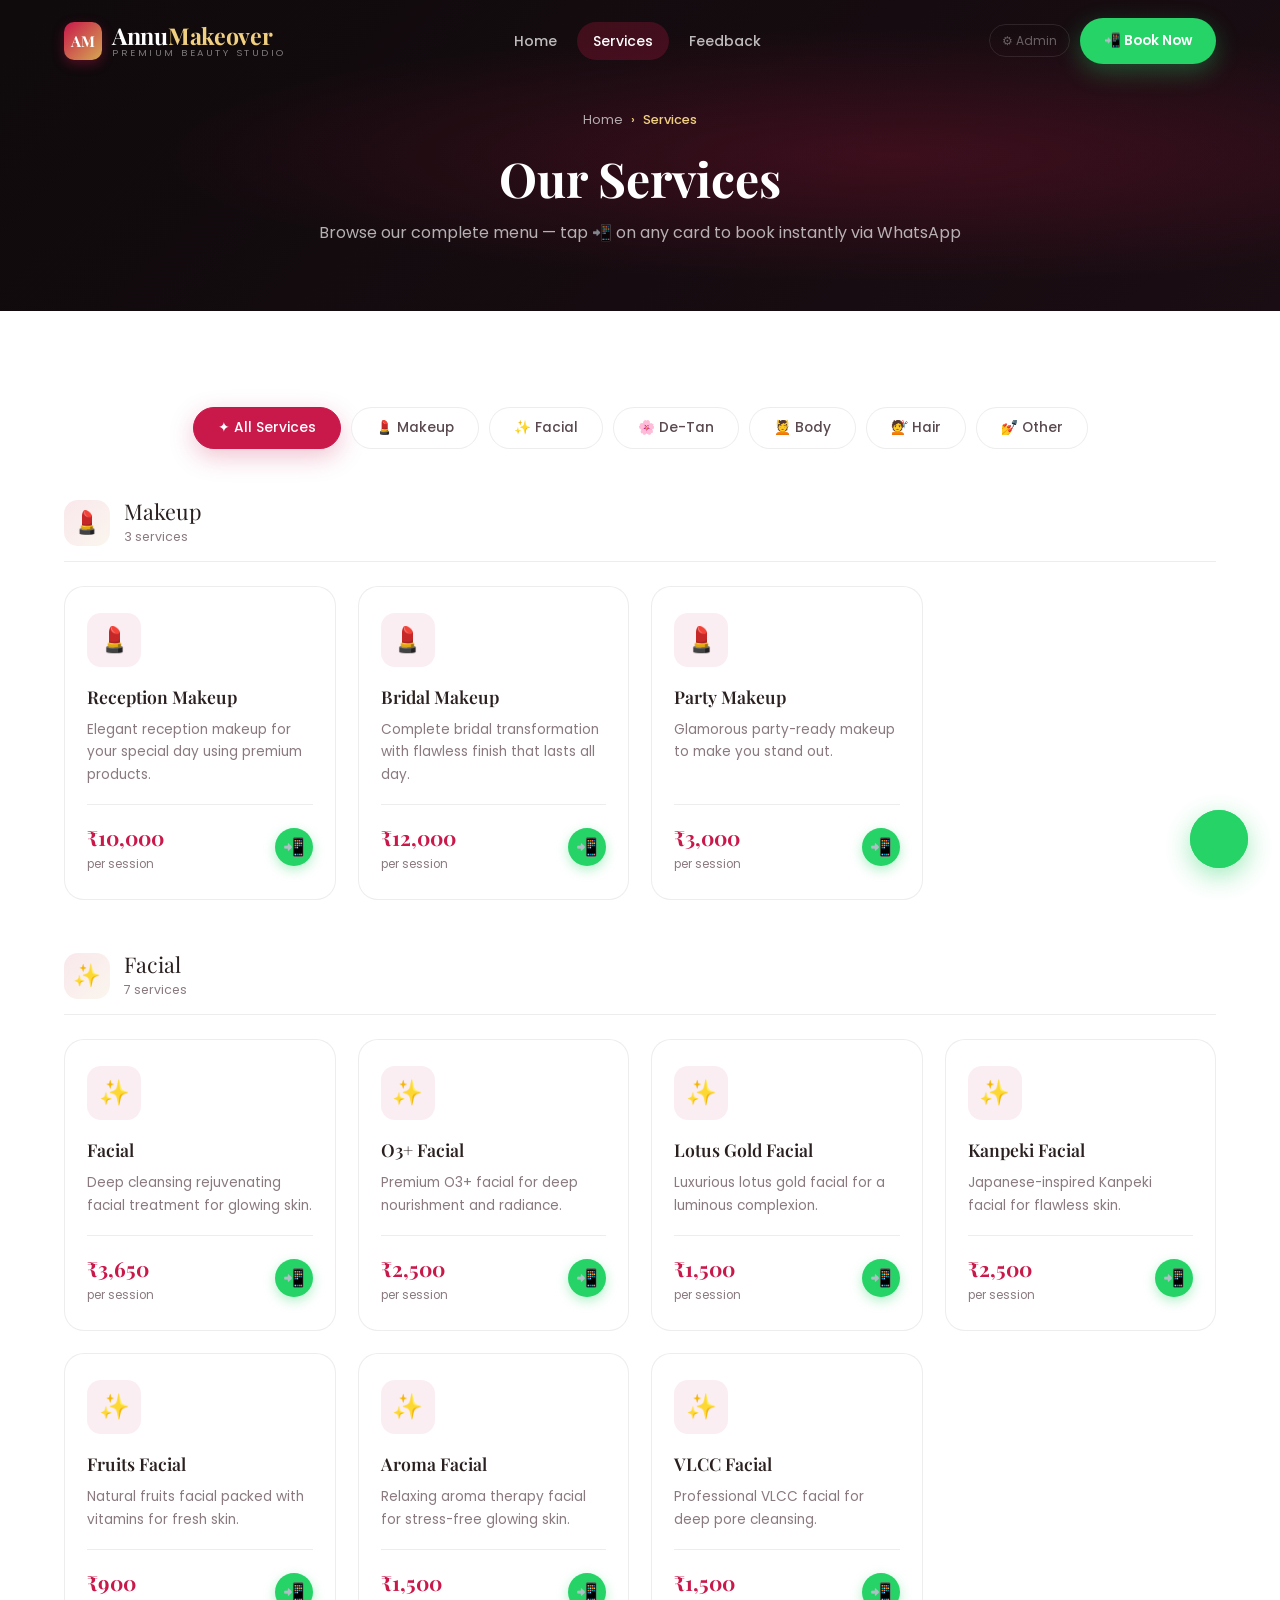
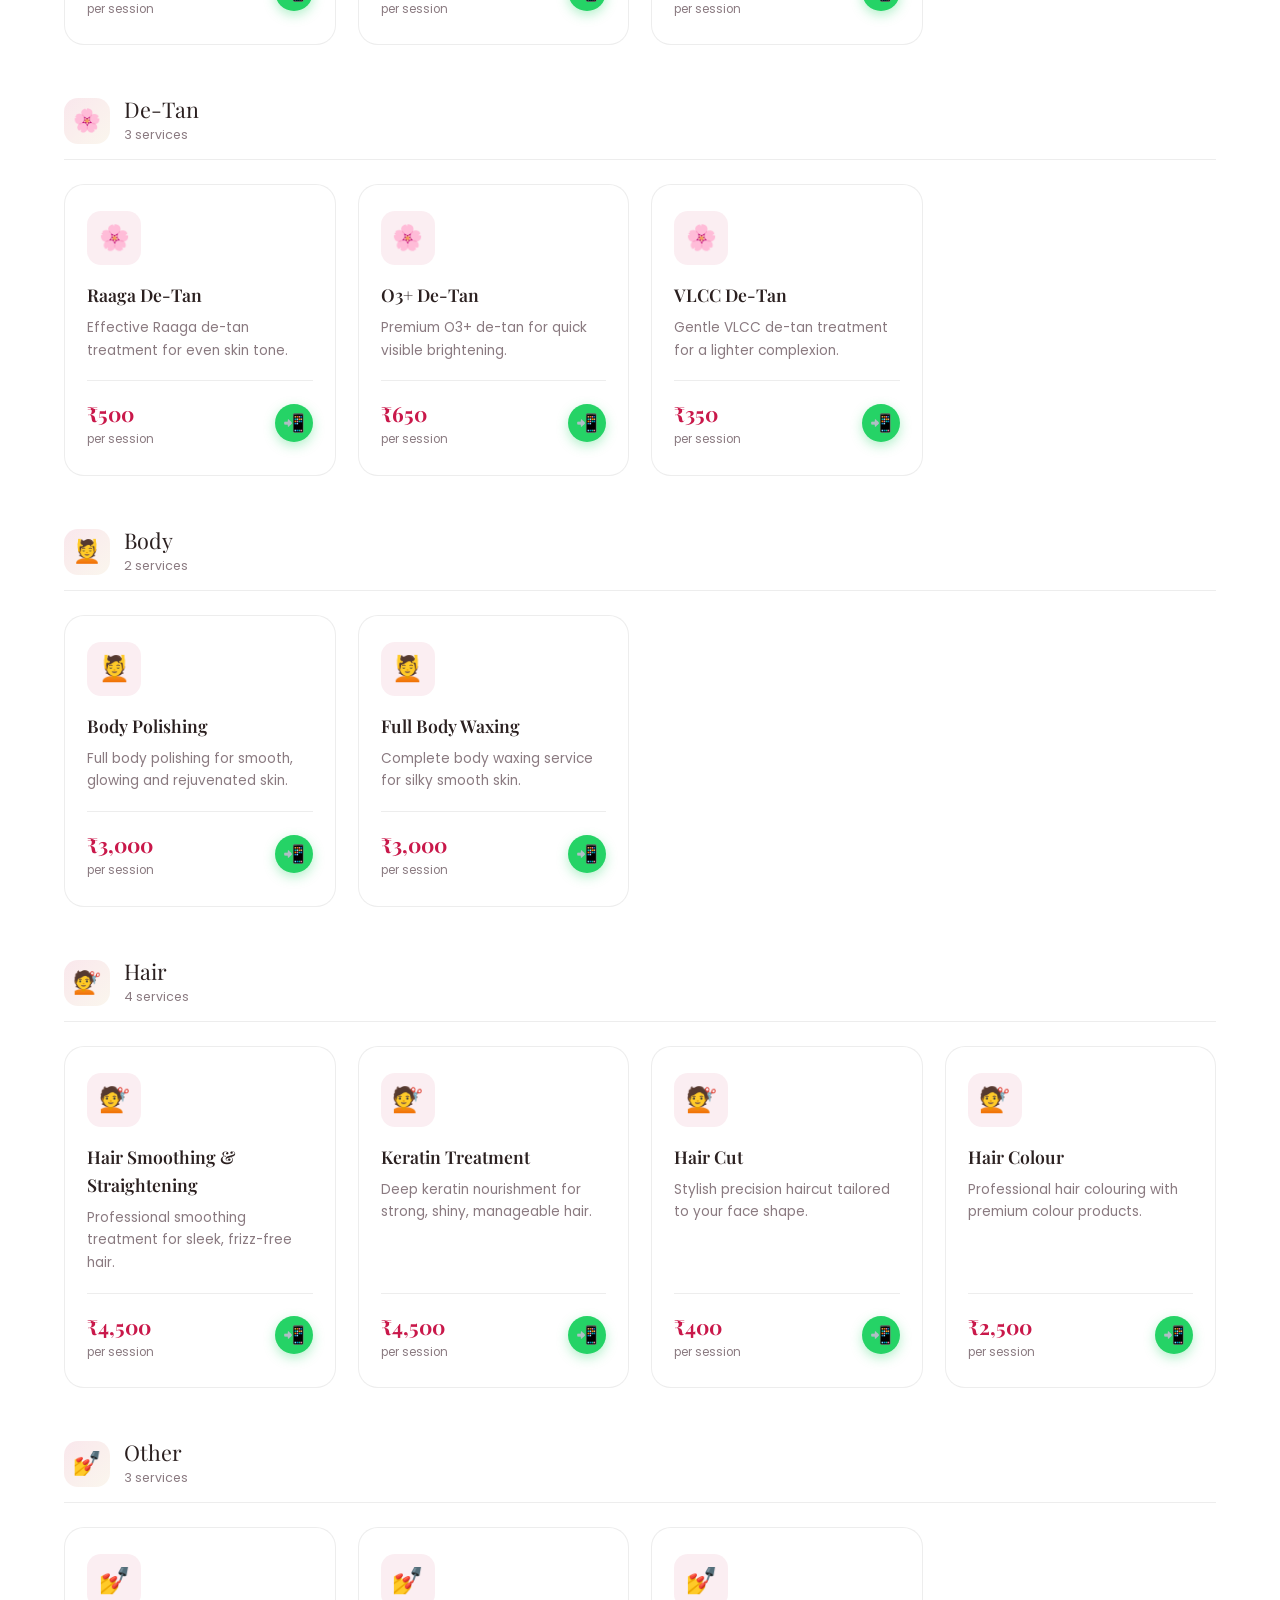
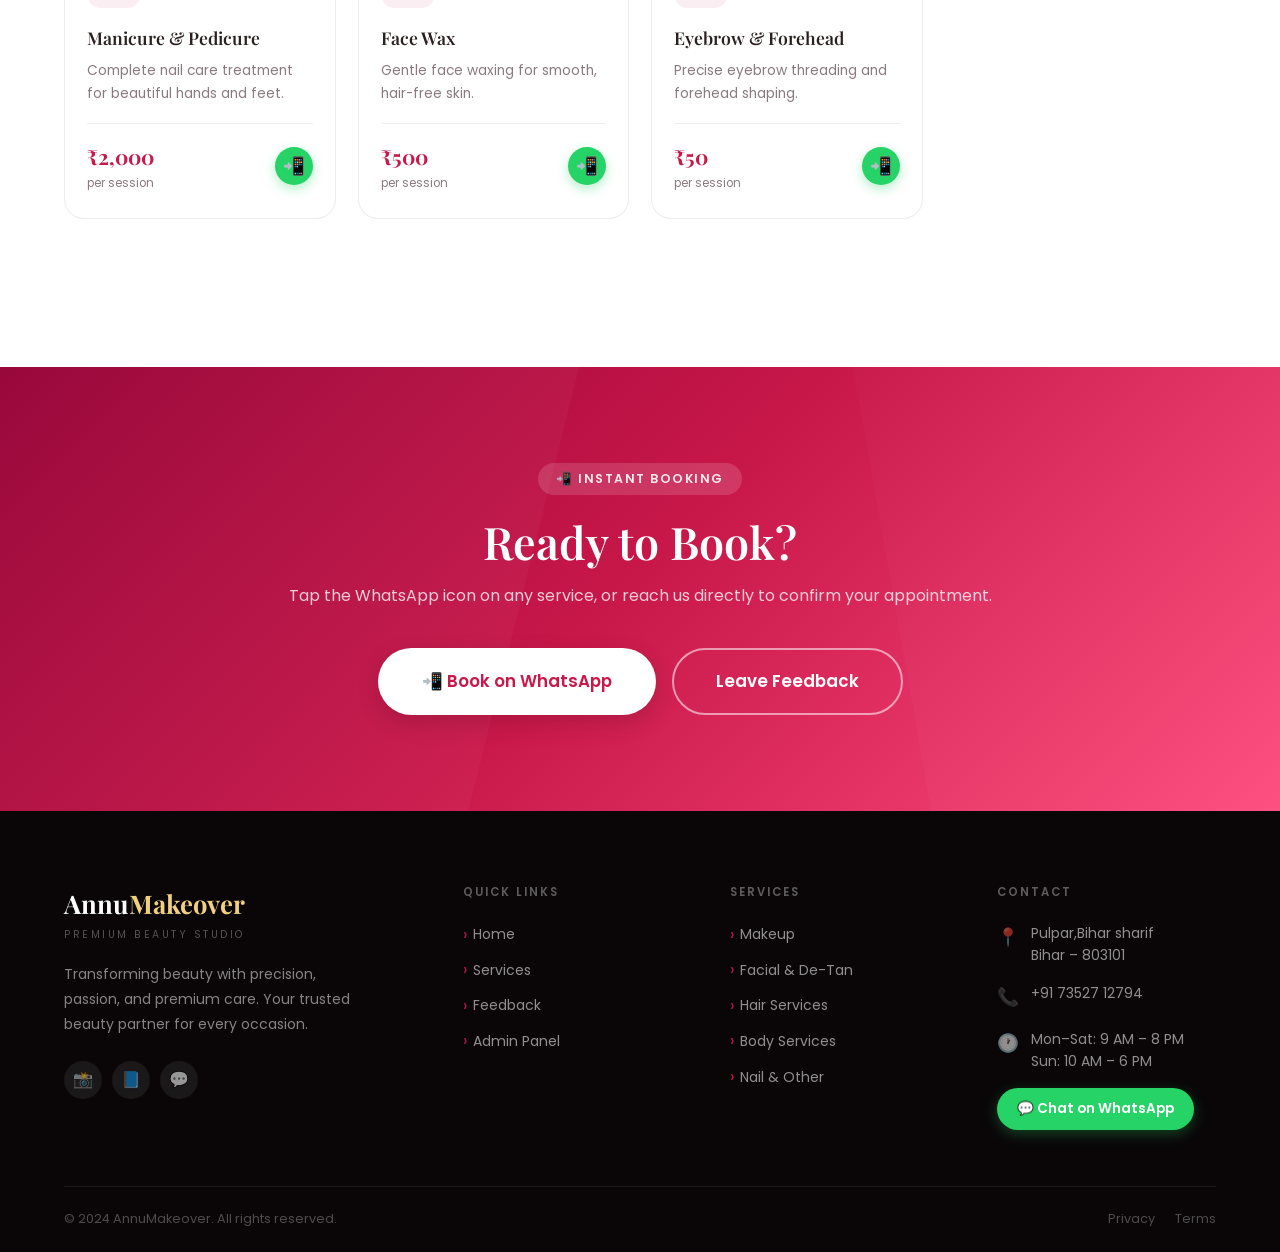
==== commit 8fe7f476: "updated addresses" ====
--- a/customer-services.html
+++ b/customer-services.html
@@ -137,11 +137,11 @@
         <div class="footer-col-title">Contact</div>
         <div class="footer-contact-item">
           <span class="footer-contact-icon">📍</span>
-          <span>Your Studio Address,<br>City, State – 000000</span>
+          <span>Pulpar,Bihar sharif<br>Bihar – 803101</span>
         </div>
         <div class="footer-contact-item">
           <span class="footer-contact-icon">📞</span>
-          <a href="tel:+917352712794">+91 98765 43210</a>
+          <a href="tel:+917352712794">+91 73527 12794</a>
         </div>
         <div class="footer-contact-item">
           <span class="footer-contact-icon">🕐</span>
